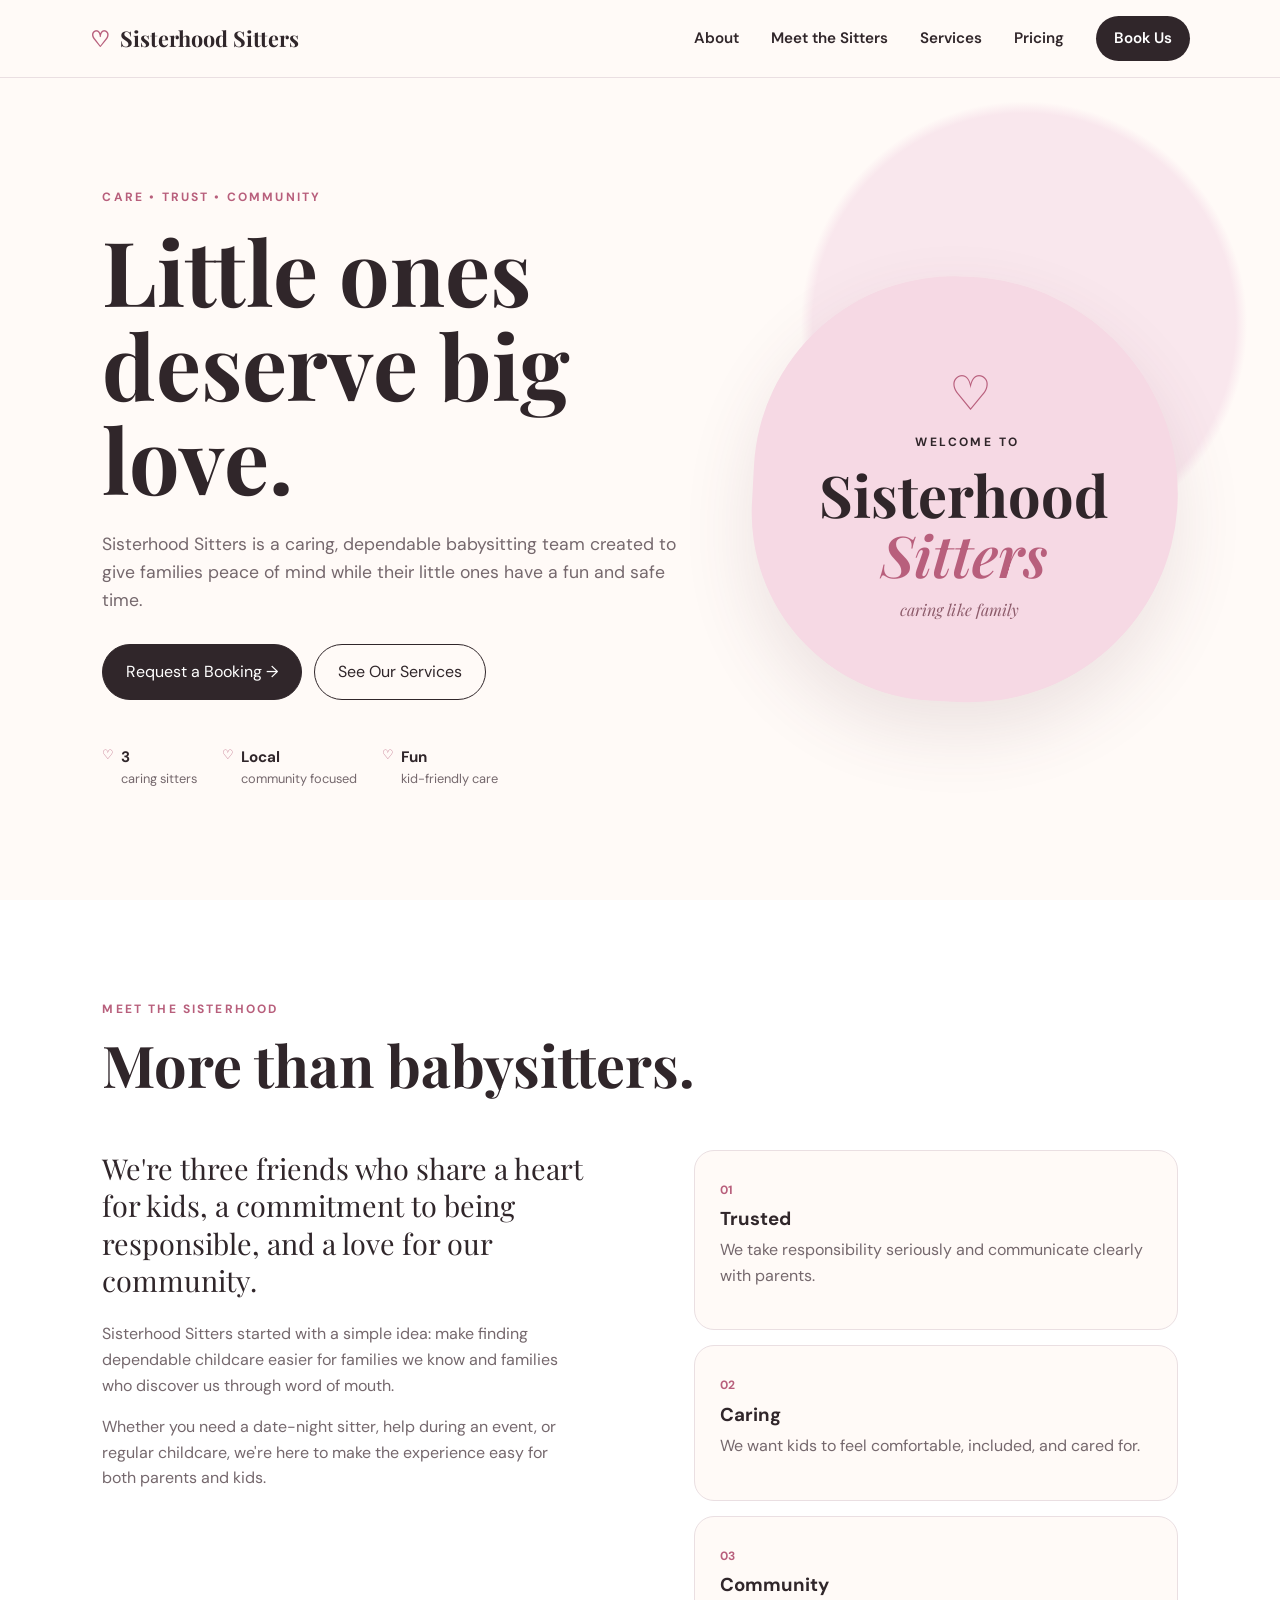
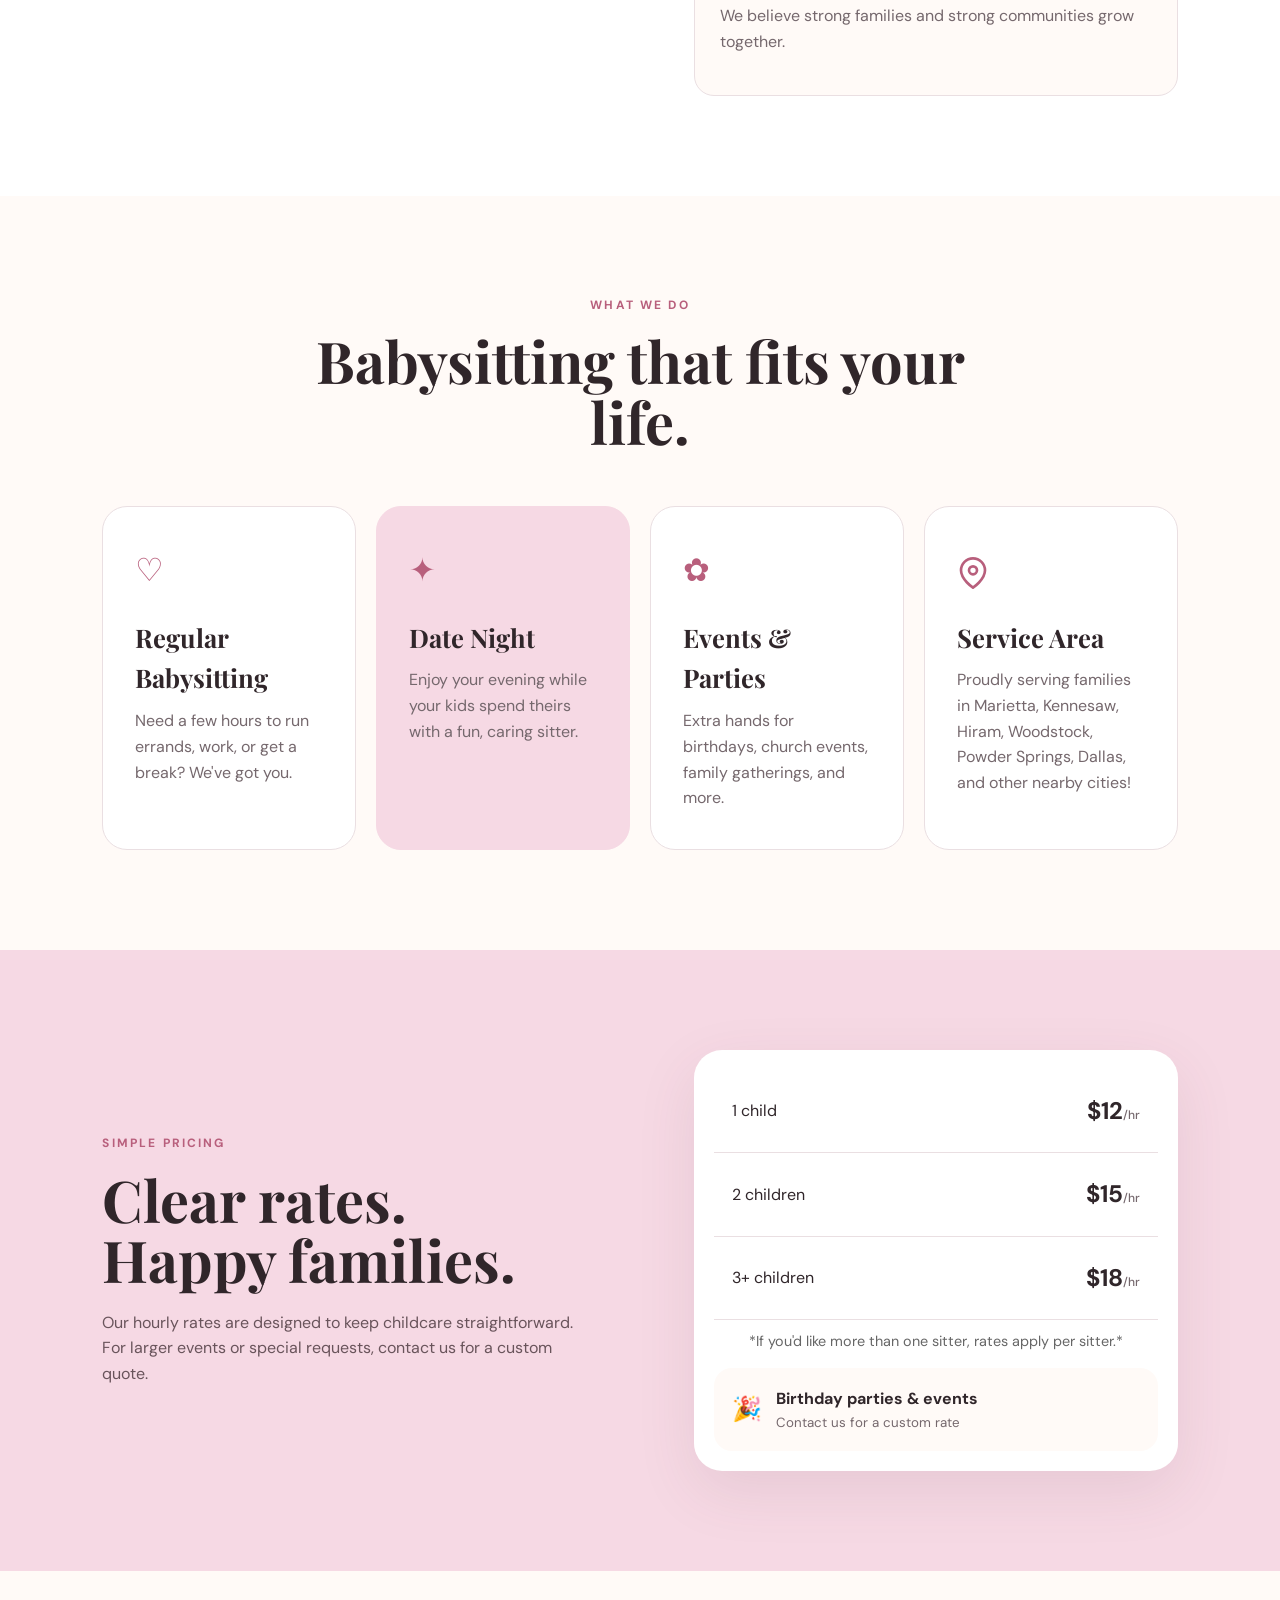
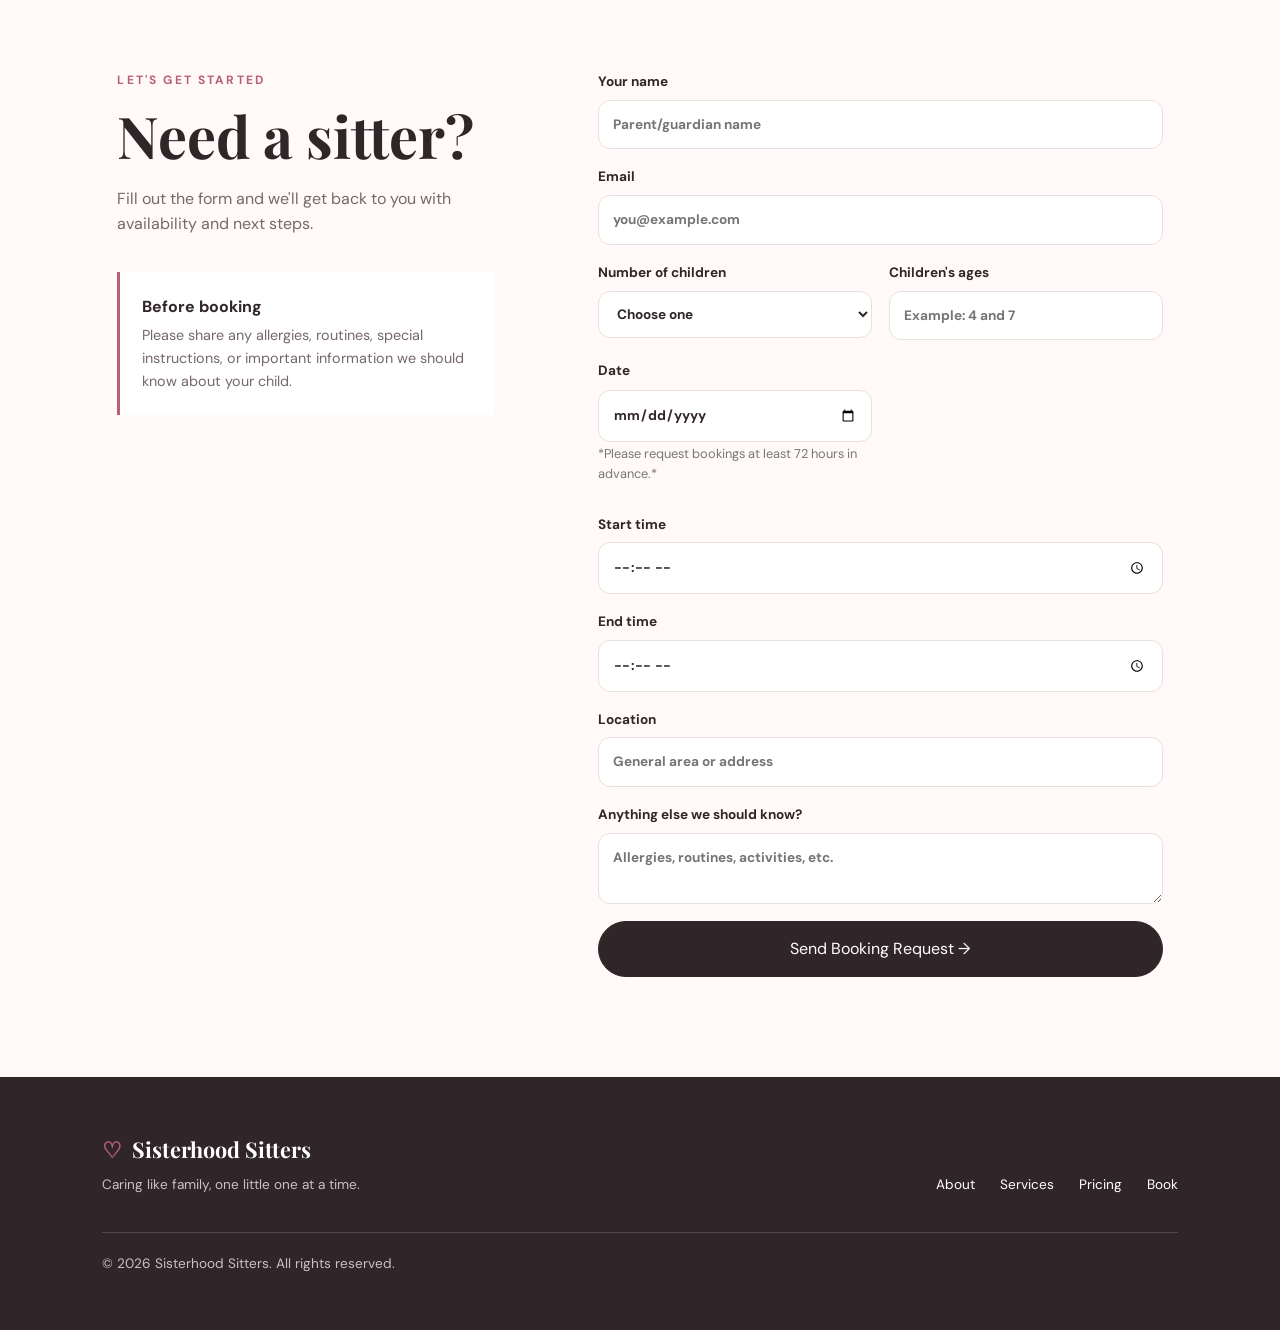
==== index.html @ 5ae1ffe0 "Refactor navigation structure in index.html" ====
<!DOCTYPE html>
<html lang="en">
<head>
  <meta charset="UTF-8">
  <meta name="viewport" content="width=device-width, initial-scale=1.0">
  <title>Sisterhood Sitters | Caring Like Family</title>
  <meta name="description" content="Sisterhood Sitters provides caring, dependable babysitting for families in our community.">
  <link rel="preconnect" href="https://fonts.googleapis.com">
  <link rel="preconnect" href="https://fonts.gstatic.com" crossorigin>
  <link href="https://fonts.googleapis.com/css2?family=DM+Sans:wght@400;500;600;700&family=Playfair+Display:wght@600;700&display=swap" rel="stylesheet">
  <link rel="stylesheet" href="style.css">
</head>
<body>
  <header class="nav">
    <a class="logo" href="#home"><span>♡</span> Sisterhood Sitters</a>
    <button class="menu-btn" aria-label="Open menu">☰</button>
<nav>
  <nav>
    <a href="#about">About</a>
    <a href="sisters.html">Meet the Sitters</a>
    <a href="#services">Services</a>
    <a href="#pricing">Pricing</a>
    <a href="#book" class="nav-cta">Book Us</a>
  </nav>
</header>
  <main>
    <section class="hero" id="home">
      <div class="hero-text">
        <p class="eyebrow">CARE • TRUST • COMMUNITY</p>
        <h1>Little ones deserve big love.</h1>
        <p class="hero-copy">Sisterhood Sitters is a caring, dependable babysitting team created to give families peace of mind while their little ones have a fun and safe time.</p>
        <div class="hero-buttons">
          <a class="button primary" href="#book">Request a Booking →</a>
          <a class="button secondary" href="#services">See Our Services</a>
        </div>
        <div class="mini-proof">
          <div>♡ <strong>3</strong><span>caring sitters</span></div>
          <div>♡ <strong>Local</strong><span>community focused</span></div>
          <div>♡ <strong>Fun</strong><span>kid-friendly care</span></div>
        </div>
      </div>
      <div class="hero-card">
        <div class="heart">♡</div>
        <p>WELCOME TO</p>
        <h2>Sisterhood<br><em>Sitters</em></h2>
        <div class="scribble">caring like family</div>
      </div>
    </section>

    <section class="section soft" id="about">
      <div class="section-heading">
        <p class="eyebrow">MEET THE SISTERHOOD</p>
        <h2>More than babysitters.</h2>
      </div>
      <div class="about-grid">
        <div>
          <p class="large">We're three friends who share a heart for kids, a commitment to being responsible, and a love for our community.</p>
          <p>Sisterhood Sitters started with a simple idea: make finding dependable childcare easier for families we know and families who discover us through word of mouth.</p>
          <p>Whether you need a date-night sitter, help during an event, or regular childcare, we're here to make the experience easy for both parents and kids.</p>
        </div>
        <div class="values">
          <div><span>01</span><h3>Trusted</h3><p>We take responsibility seriously and communicate clearly with parents.</p></div>
          <div><span>02</span><h3>Caring</h3><p>We want kids to feel comfortable, included, and cared for.</p></div>
          <div><span>03</span><h3>Community</h3><p>We believe strong families and strong communities grow together.</p></div>
        </div>
      </div>
    </section>

    <section class="section" id="services">
      <div class="section-heading centered">
        <p class="eyebrow">WHAT WE DO</p>
        <h2>Babysitting that fits your life.</h2>
      </div>
      <div class="cards">
        <article class="card">
          <div class="icon">♡</div>
          <h3>Regular Babysitting</h3>
          <p>Need a few hours to run errands, work, or get a break? We've got you.</p>
        </article>
        <article class="card featured">
          <div class="icon">✦</div>
          <h3>Date Night</h3>
          <p>Enjoy your evening while your kids spend theirs with a fun, caring sitter.</p>
        </article>
        <article class="card">
          <div class="icon">✿</div>
          <h3>Events & Parties</h3>
          <p>Extra hands for birthdays, church events, family gatherings, and more.</p>
        </article>
     <article class="card">
  <div class="icon">
    <svg width="24" height="24" viewBox="0 0 24 24" fill="none" stroke="currentColor" stroke-width="2" stroke-linecap="round" stroke-linejoin="round" style="width:1em; height:1em; display:inline-block; vertical-align:middle;">
      <path d="M21 10c0 7-9 13-9 13s-9-6-9-13a9 9 0 0 1 18 0z"></path>
      <circle cx="12" cy="10" r="3"></circle>
    </svg>
  </div>
  <h3>Service Area</h3>
  <p>Proudly serving families in Marietta, Kennesaw, Hiram, Woodstock, Powder Springs, Dallas, and other nearby cities!</p>
</article>
      </div>
    </section>

    <section class="section pricing" id="pricing">
      <div class="pricing-copy">
        <p class="eyebrow">SIMPLE PRICING</p>
        <h2>Clear rates.<br>Happy families.</h2>
        <p>Our hourly rates are designed to keep childcare straightforward. For larger events or special requests, contact us for a custom quote.</p>
      </div>
      <div class="price-box">
        <div class="price-row"><span>1 child</span><strong>$12<span>/hr</span></strong></div>
        <div class="price-row"><span>2 children</span><strong>$15<span>/hr</span></strong></div>
        <div class="price-row"><span>3+ children</span><strong>$18<span>/hr</span></strong></div>
        <p style="text-align: center; font-size: 0.9rem; color: #666; margin: 10px 0 5px 0;">*If you'd like more than one sitter, rates apply per sitter.*</p>
        <div class="event-rate"><span>🎉</span><div><strong>Birthday parties & events</strong><small>Contact us for a custom rate</small></div></div>
      </div>
    </section>

    <section class="section booking" id="book">
      <div class="booking-intro">
        <p class="eyebrow">LET'S GET STARTED</p>
        <h2>Need a sitter?</h2>
        <p>Fill out the form and we'll get back to you with availability and next steps.</p>
        <div class="contact-note">
          <strong>Before booking</strong>
          <p>Please share any allergies, routines, special instructions, or important information we should know about your child.</p>
        </div>
      </div>
     <form class="booking-form" id="bookingForm" action="https://formspree.io/f/mkjnzweb" method="POST">
        <label>Your name<input type="text" name="name" placeholder="Parent/guardian name" required></label>
        <label>Email<input type="email" name="email" placeholder="you@example.com" required></label>
        <label>Number of children<select name="children" required>
          <option value="">Choose one</option><option>1</option><option>2</option><option>3+</option>
        </select></label>
        <label>Children's ages<input type="text" name="ages" placeholder="Example: 4 and 7" required></label>
       <div>
  <label style="margin-bottom: 2px;">Date<input type="date" name="date" required></label>
  <p style="font-size: 0.8rem; color: #777; margin: 2px 0 12px 0;">*Please request bookings at least 72 hours in advance.*</p>
</div>
        <div class="time-grid">
          <label>Start time<input type="time" name="start" required></label>
          <label>End time<input type="time" name="end" required></label>
        </div>
    <div style="grid-column: 1 / -1; width: 100%;">
  <label style="display: block; width: 100%;">Location
    <input type="text" name="location" placeholder="General area or address" required style="width: 100%; box-sizing: border-box;">
  </label>
</div>
<div style="grid-column: 1 / -1; width: 100%;">
  <label style="display: block; width: 100%;">Anything else we should know?
    <textarea name="notes" rows="2" placeholder="Allergies, routines, activities, etc." style="width: 100%; box-sizing: border-box; resize: vertical;"></textarea>
  </label>
</div>
<button class="button primary full" type="submit" style="grid-column: 1 / -1; width: 100%;">Send Booking Request →</button>
      </form>
    </section>
  </main>

  <footer>
    <div><a class="logo" href="#home"><span>♡</span> Sisterhood Sitters</a><p>Caring like family, one little one at a time.</p></div>
    <div class="footer-links"><a href="#about">About</a><a href="#services">Services</a><a href="#pricing">Pricing</a><a href="#book">Book</a></div>
    <p class="copyright">© 2026 Sisterhood Sitters. All rights reserved.</p>
  </footer>

  <script src="script.js"></script>
</body>
</html>
---- style.css ----
*{box-sizing:border-box;margin:0;padding:0}
:root{--pink:#f6d9e4;--pink-dark:#b85f7c;--cream:#fffaf7;--ink:#30262a;--muted:#75686d;--white:#fff;--line:#eadfe2}
html{scroll-behavior:smooth}
body{font-family:"DM Sans",sans-serif;color:var(--ink);background:var(--cream);line-height:1.6}
a{text-decoration:none;color:inherit}
.nav{height:78px;padding:0 7%;display:flex;align-items:center;justify-content:space-between;background:rgba(255,250,247,.94);position:sticky;top:0;z-index:10;border-bottom:1px solid var(--line);backdrop-filter:blur(10px)}
.logo{font-family:"Playfair Display",serif;font-size:1.35rem;font-weight:700}.logo span{color:var(--pink-dark);margin-right:5px}
.nav nav{display:flex;align-items:center;gap:32px;font-size:.95rem;font-weight:600}.nav nav a:hover{color:var(--pink-dark)}
.nav-cta{background:var(--ink);color:#fff!important;padding:10px 18px;border-radius:999px}
.menu-btn{display:none;border:0;background:none;font-size:1.6rem}
.hero{min-height:calc(100vh - 78px);padding:8% 8%;display:grid;grid-template-columns:1.15fr .85fr;gap:7%;align-items:center;background:radial-gradient(circle at 80% 30%,#f9e7ed 0 18%,transparent 19%),var(--cream)}
.eyebrow{font-size:.75rem;letter-spacing:.18em;font-weight:700;color:var(--pink-dark);margin-bottom:15px}
h1,h2{font-family:"Playfair Display",serif;line-height:1.05}h1{font-size:clamp(3.2rem,7vw,6.5rem);max-width:760px}h2{font-size:clamp(2.4rem,4.5vw,4.2rem)}
.hero-copy{max-width:620px;font-size:1.1rem;color:var(--muted);margin:25px 0 30px}
.hero-buttons{display:flex;gap:12px;flex-wrap:wrap}.button{display:inline-block;border-radius:999px;padding:14px 23px;font-weight:700;border:1px solid var(--ink);cursor:pointer;font:inherit}.primary{background:var(--ink);color:#fff}.primary:hover{background:#4a3b41}.secondary{background:transparent}.secondary:hover{background:#fff}
.mini-proof{display:flex;gap:25px;margin-top:45px}.mini-proof div{display:grid;grid-template-columns:auto 1fr;column-gap:7px;font-size:.8rem;color:var(--pink-dark)}.mini-proof strong{color:var(--ink);font-size:.95rem}.mini-proof span{grid-column:2;color:var(--muted)}
.hero-card{aspect-ratio:1/1;max-width:470px;margin:auto;width:100%;border-radius:48% 52% 50% 45%;background:var(--pink);display:flex;flex-direction:column;justify-content:center;align-items:center;text-align:center;box-shadow:0 30px 70px rgba(100,60,75,.12);transform:rotate(3deg)}
.hero-card>*{transform:rotate(-3deg)}.hero-card .heart{font-size:3rem;color:var(--pink-dark)}.hero-card p{letter-spacing:.2em;font-size:.75rem;font-weight:700}.hero-card h2{font-size:3.6rem;margin:12px 0}.hero-card em{color:var(--pink-dark);font-weight:600}.scribble{font-family:"Playfair Display",serif;font-style:italic;color:#8d5c6b}
.section{padding:100px 8%}.soft{background:#fff}.section-heading{margin-bottom:55px}.centered{text-align:center}.centered h2{max-width:650px;margin:auto}
.about-grid{display:grid;grid-template-columns:1fr 1fr;gap:10%;max-width:1150px;margin:auto}.large{font-family:"Playfair Display",serif;font-size:1.8rem;line-height:1.3;margin-bottom:22px}.about-grid p:not(.large){color:var(--muted);margin-bottom:16px}
.values{display:grid;gap:15px}.values>div{padding:25px;border:1px solid var(--line);border-radius:20px;background:var(--cream)}.values span{font-size:.75rem;color:var(--pink-dark);font-weight:700}.values h3{margin:3px 0}
.cards{display:grid;grid-template-columns:repeat(4,1fr);gap:20px;max-width:1150px;margin:auto}.card{padding:38px 32px;border:1px solid var(--line);border-radius:25px;background:#fff}.card.featured{background:var(--pink);border-color:var(--pink)}.icon{font-size:2rem;color:var(--pink-dark);margin-bottom:20px}.card h3{font-family:"Playfair Display",serif;font-size:1.6rem}.card p{color:var(--muted);margin-top:10px}
.pricing{background:var(--pink);display:grid;grid-template-columns:1fr 1fr;gap:10%;align-items:center}.pricing-copy p:not(.eyebrow){color:#69545b;max-width:500px;margin-top:20px}.price-box{background:#fff;border-radius:28px;padding:20px;box-shadow:0 20px 60px rgba(100,60,75,.1)}.price-row{display:flex;justify-content:space-between;align-items:center;padding:22px 18px;border-bottom:1px solid var(--line)}.price-row strong{font-size:1.5rem}.price-row strong span{font-size:.75rem;color:var(--muted);font-weight:500}.event-rate{margin-top:15px;padding:18px;background:var(--cream);border-radius:18px;display:flex;gap:14px;align-items:center}.event-rate span{font-size:1.5rem}.event-rate small{display:block;color:var(--muted)}
.booking{display:grid;grid-template-columns:.8fr 1.2fr;gap:10%;max-width:1250px;margin:auto}.booking-intro>p:not(.eyebrow){color:var(--muted);margin-top:20px}.contact-note{margin-top:35px;padding:22px;border-left:3px solid var(--pink-dark);background:#fff}.contact-note p{font-size:.9rem;color:var(--muted);margin-top:5px}
.booking-form{display:grid;grid-template-columns:1fr 1fr;gap:17px}label{font-size:.85rem;font-weight:700}label input,label select,label textarea{width:100%;display:block;margin-top:7px;border:1px solid var(--line);border-radius:12px;padding:13px 14px;background:#fff;font:inherit;color:var(--ink)}label textarea{resize:vertical}.booking-form label:nth-of-type(1),.booking-form label:nth-of-type(2),.booking-form label:nth-of-type(7),.booking-form label:nth-of-type(8){grid-column:1/-1}.time-grid{grid-column:1/-1;display:grid;grid-template-columns:1fr 1fr;gap:17px}.full{grid-column:1/-1;width:100%}.form-note{grid-column:1/-1;font-size:.72rem;color:var(--muted)}.form-message{grid-column:1/-1;font-weight:700;color:var(--pink-dark)}
footer{padding:55px 8%;background:var(--ink);color:#fff;display:grid;grid-template-columns:1fr auto;gap:30px;align-items:end}footer p{color:#cdbfc4;font-size:.85rem;margin-top:7px}.footer-links{display:flex;gap:25px;font-size:.85rem}.footer-links a:hover{color:var(--pink)}.copyright{grid-column:1/-1;border-top:1px solid #51464a;padding-top:20px}
@media(max-width:800px){.nav{padding:0 5%}.menu-btn{display:block}.nav nav{display:none}.nav.open nav{display:flex;position:absolute;top:78px;left:0;right:0;background:var(--cream);padding:20px 5%;flex-direction:column;align-items:stretch;gap:12px;border-bottom:1px solid var(--line)}.hero,.about-grid,.pricing,.booking{grid-template-columns:1fr}.hero{padding:70px 6%;gap:50px}.hero-card{max-width:360px}.section{padding:75px 6%}.cards{grid-template-columns:1fr}.mini-proof{gap:15px;flex-wrap:wrap}.booking-form{grid-template-columns:1fr}.booking-form label,.time-grid,.full,.form-note,.form-message{grid-column:1}.time-grid{grid-template-columns:1fr}.footer-links{display:none}footer{padding:45px 6%}}
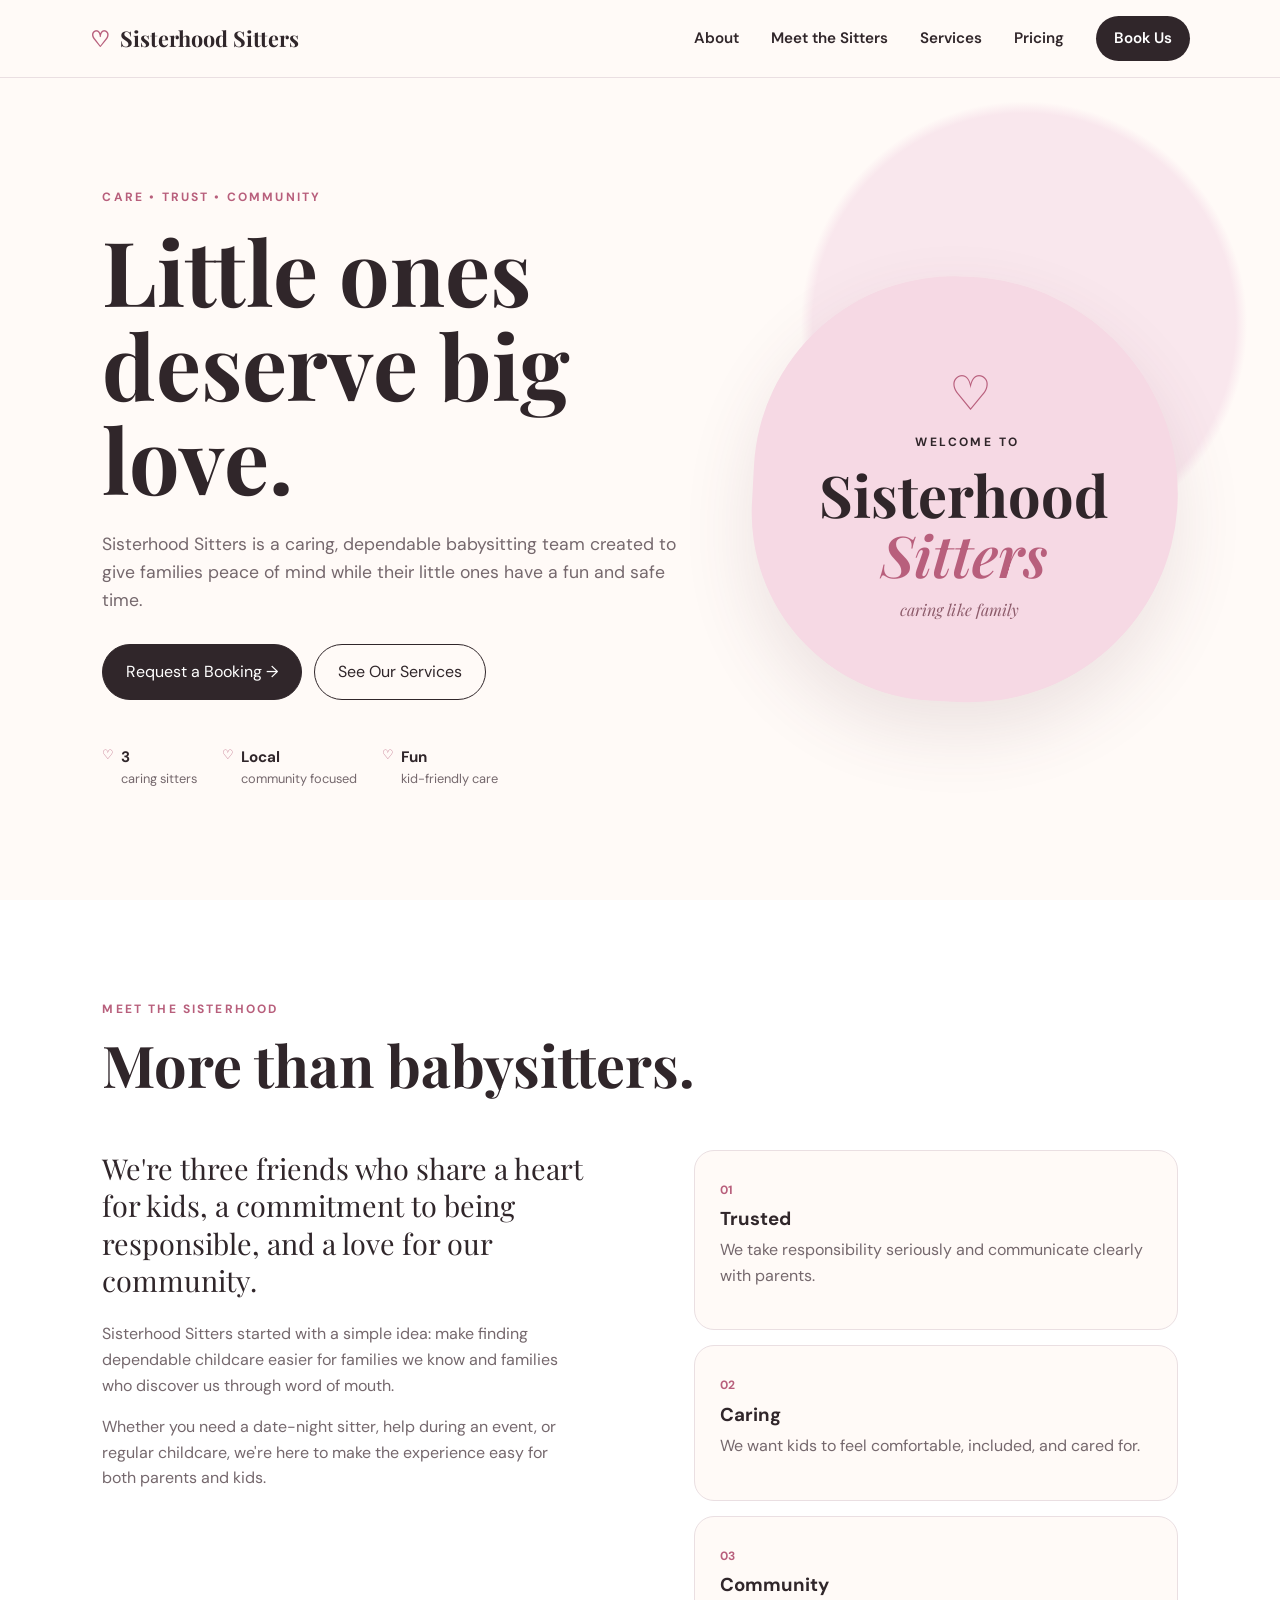
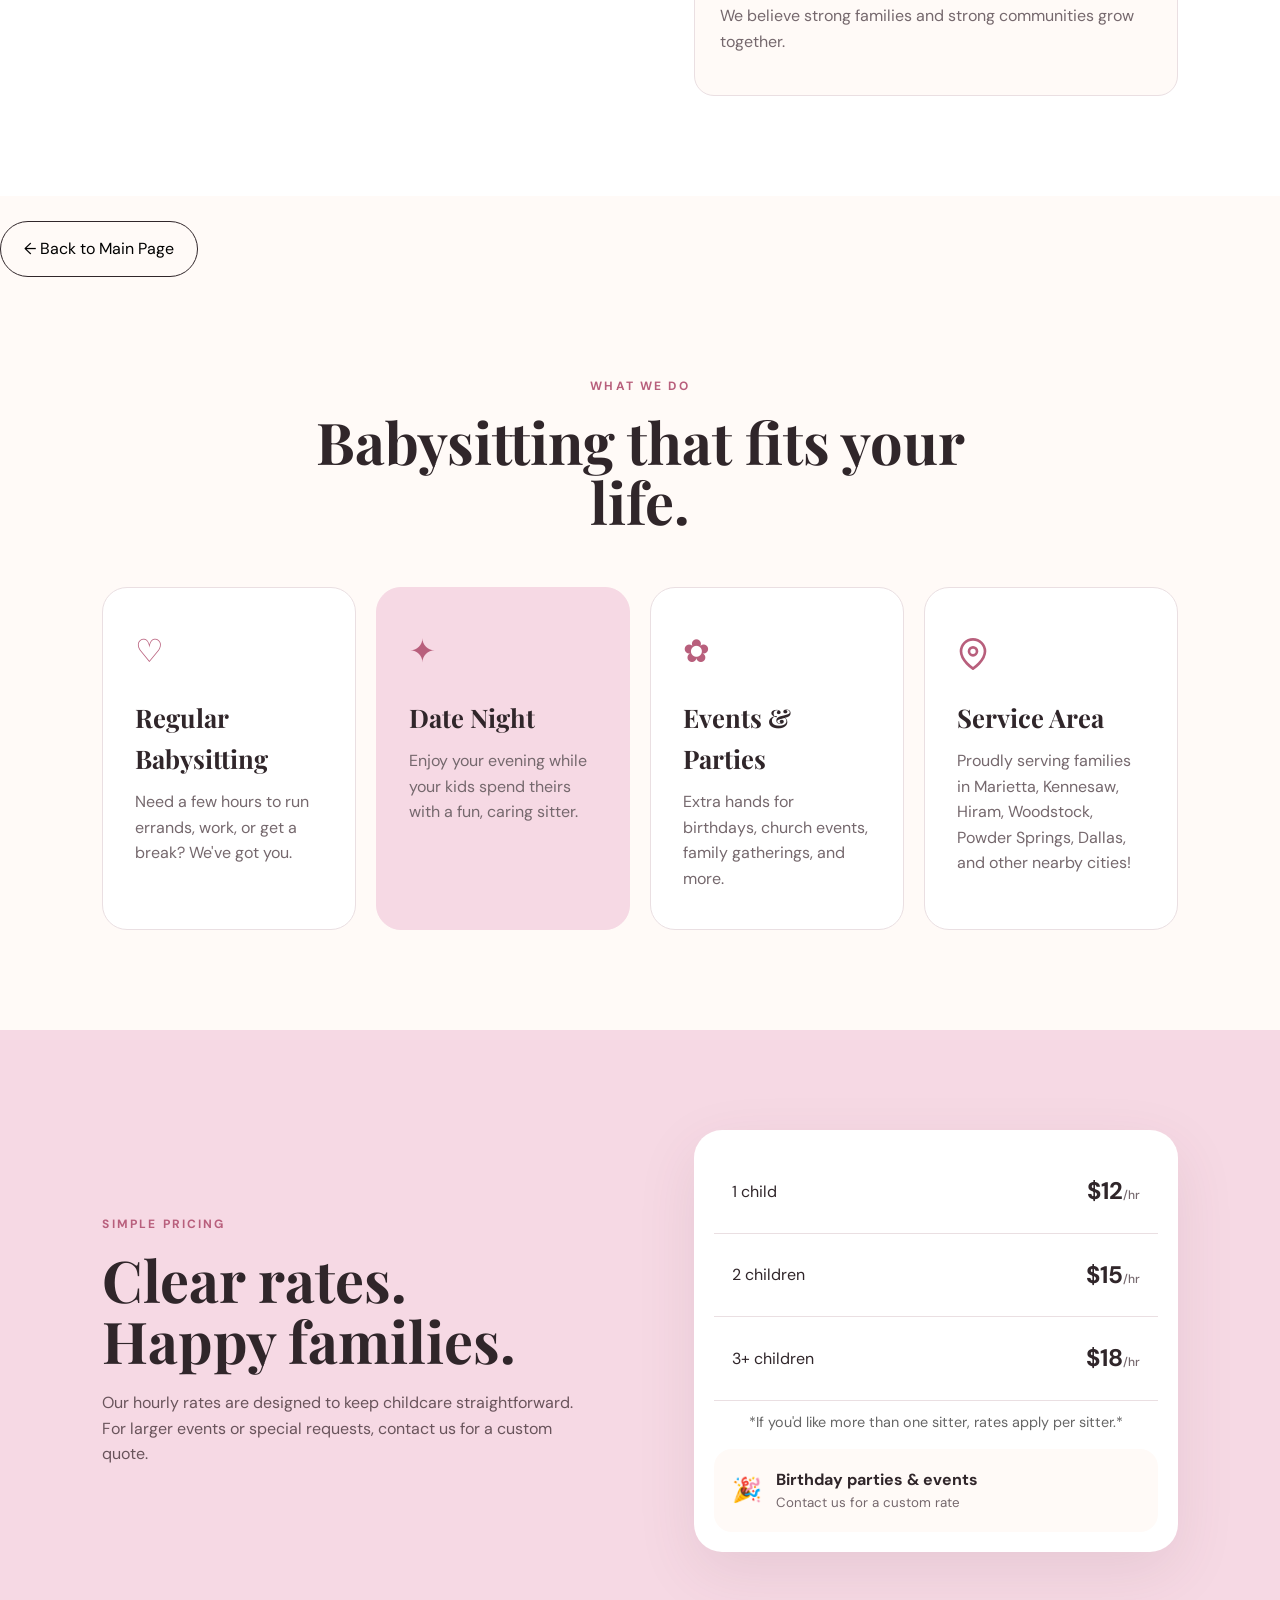
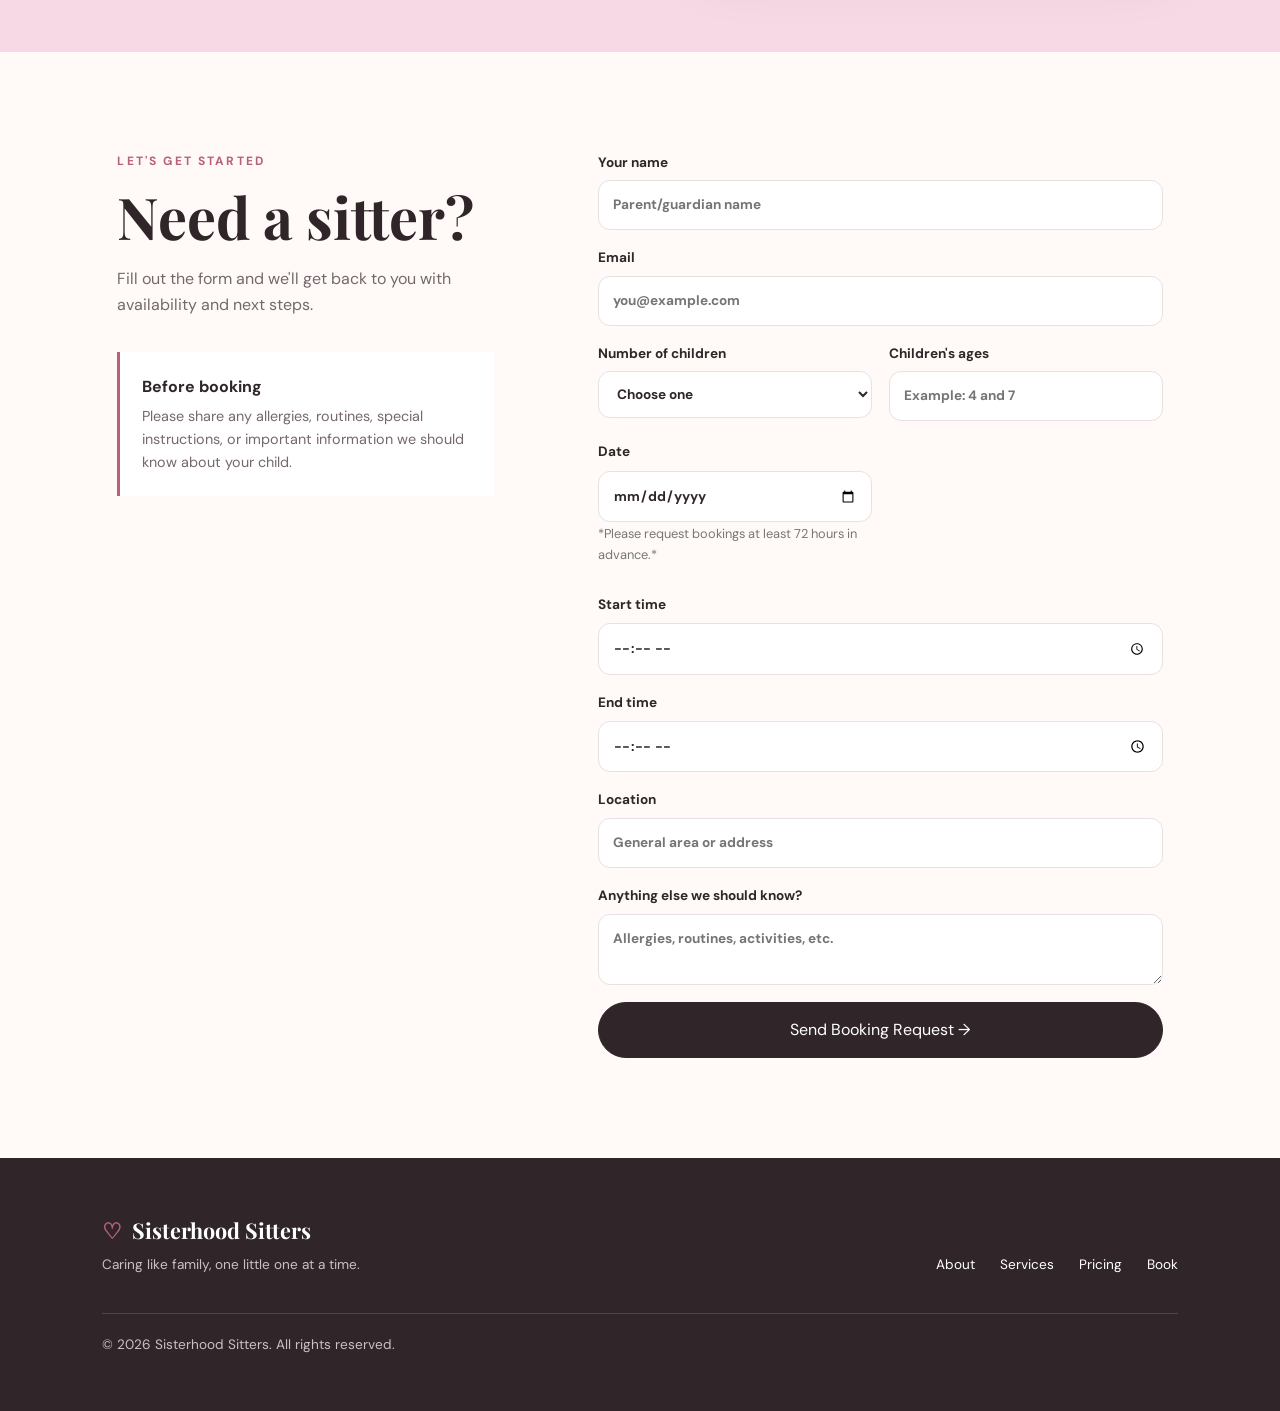
==== commit 59e75144: "Update sitter details and improve formatting" ====
--- a/index.html
+++ b/index.html
@@ -15,13 +15,12 @@
     <a class="logo" href="#home"><span>♡</span> Sisterhood Sitters</a>
     <button class="menu-btn" aria-label="Open menu">☰</button>
 <nav>
-  <nav>
-    <a href="#about">About</a>
-    <a href="sisters.html">Meet the Sitters</a>
-    <a href="#services">Services</a>
-    <a href="#pricing">Pricing</a>
-    <a href="#book" class="nav-cta">Book Us</a>
-  </nav>
+  <a href="#about" onclick="toggleSisters(false)">About</a>
+  <a href="#" onclick="toggleSisters(true); return false;">Meet the Sitters</a>
+  <a href="#services" onclick="toggleSisters(false)">Services</a>
+  <a href="#pricing" onclick="toggleSisters(false)">Pricing</a>
+  <a href="#book" class="nav-cta" onclick="toggleSisters(false)">Book Us</a>
+</nav>
 </header>
   <main>
     <section class="hero" id="home">
@@ -65,7 +64,37 @@
         </div>
       </div>
     </section>
+<!-- MEET THE SITTERS SECTION (Hidden by default) -->
+<!-- MEET THE SITTERS SECTION (Hidden by default) -->
+<section id="sisters" style="display: none; padding: 40px 20px; max-width: 1100px; margin: 0 auto; text-align: center;">
+  <p class="eyebrow">OUR TEAM</p>
+  <h2>Meet the Sitters</h2>
+  <div style="display: grid; grid-template-columns: repeat(auto-fit, minmax(250px, 1fr)); gap: 20px; margin-top: 30px;">
+    
+    <!-- Sitter 1 -->
+    <div style="background: #fff; padding: 20px; border-radius: 12px; border: 1px solid #eee;">
+      <img src="IMG_2647.jpeg" alt="Alison" style="width: 100%; height: 250px; object-fit: cover; border-radius: 8px;">
+      <p style="font-size: 0.9rem; color: #666; margin-top: 15px;">Hi, I'm Alison. I am 16 years old and a junior in high school. I plan to major in Pediatric Speech Psychology and minor in Business in college. I have worked with kids for four years, ranging in age from 0 to 13. I look forward to getting to know your family and making every childcare experience enjoyable!</p>
+    </div>
 
+    <!-- Sitter 2 -->
+    <div style="background: #fff; padding: 20px; border-radius: 12px; border: 1px solid #eee;">
+      <img src="sitter2.jpg" alt="Sitter 2" style="width: 100%; height: 250px; object-fit: cover; border-radius: 8px;">
+      <p style="font-size: 0.9rem; color: #666; margin-top: 15px;">Short description or bio about sitter 2 goes here.</p>
+    </div>
+
+    <!-- Sitter 3 -->
+    <div style="background: #fff; padding: 20px; border-radius: 12px; border: 1px solid #eee;">
+      <img src="sitter3.jpg" alt="Sitter 3" style="width: 100%; height: 250px; object-fit: cover; border-radius: 8px;">
+      <p style="font-size: 0.9rem; color: #666; margin-top: 15px;">Short description or bio about sitter 3 goes here.</p>
+    </div>
+
+  </div>
+  <button onclick="toggleSisters(false)" class="button secondary" style="margin-top: 25px;">← Back to Main Page</button>
+</section>
+  </div>
+  <button onclick="toggleSisters(false)" class="button secondary" style="margin-top: 25px;">← Back to Main Page</button>
+</section>
     <section class="section" id="services">
       <div class="section-heading centered">
         <p class="eyebrow">WHAT WE DO</p>
